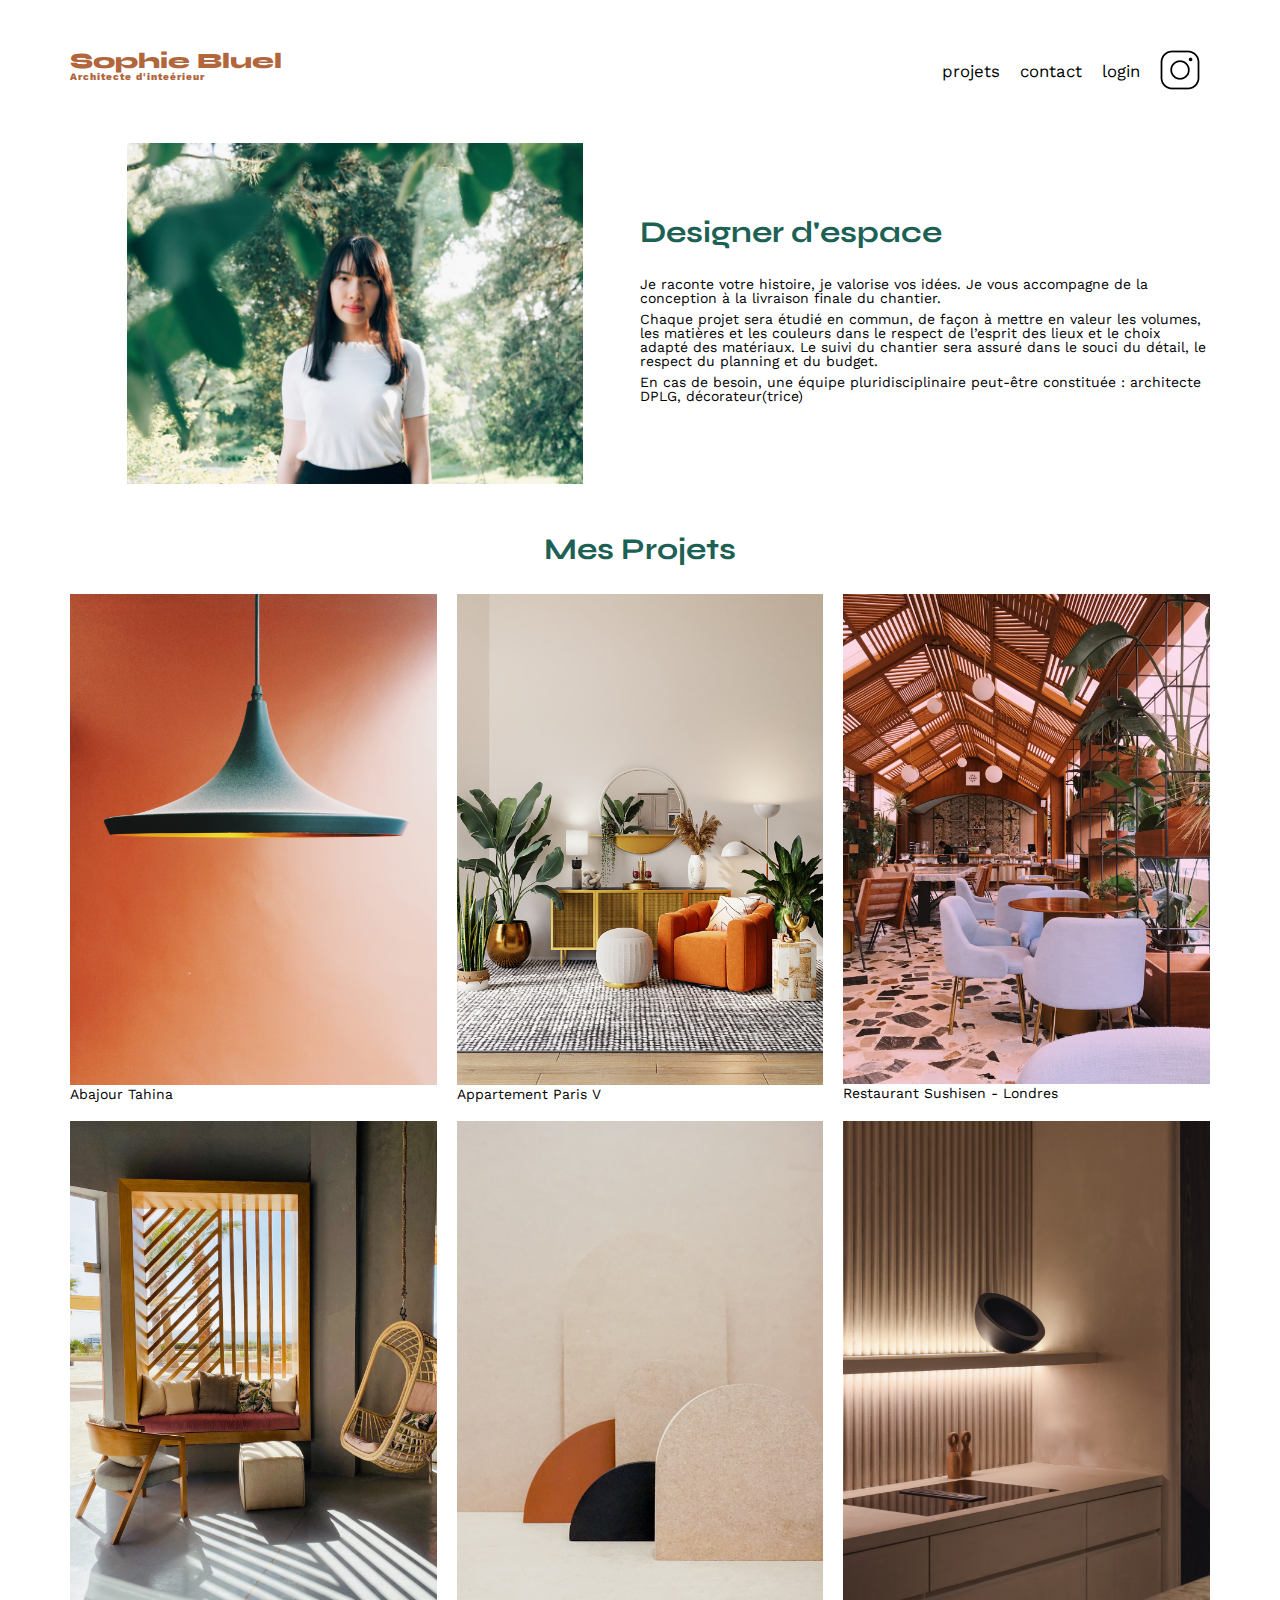
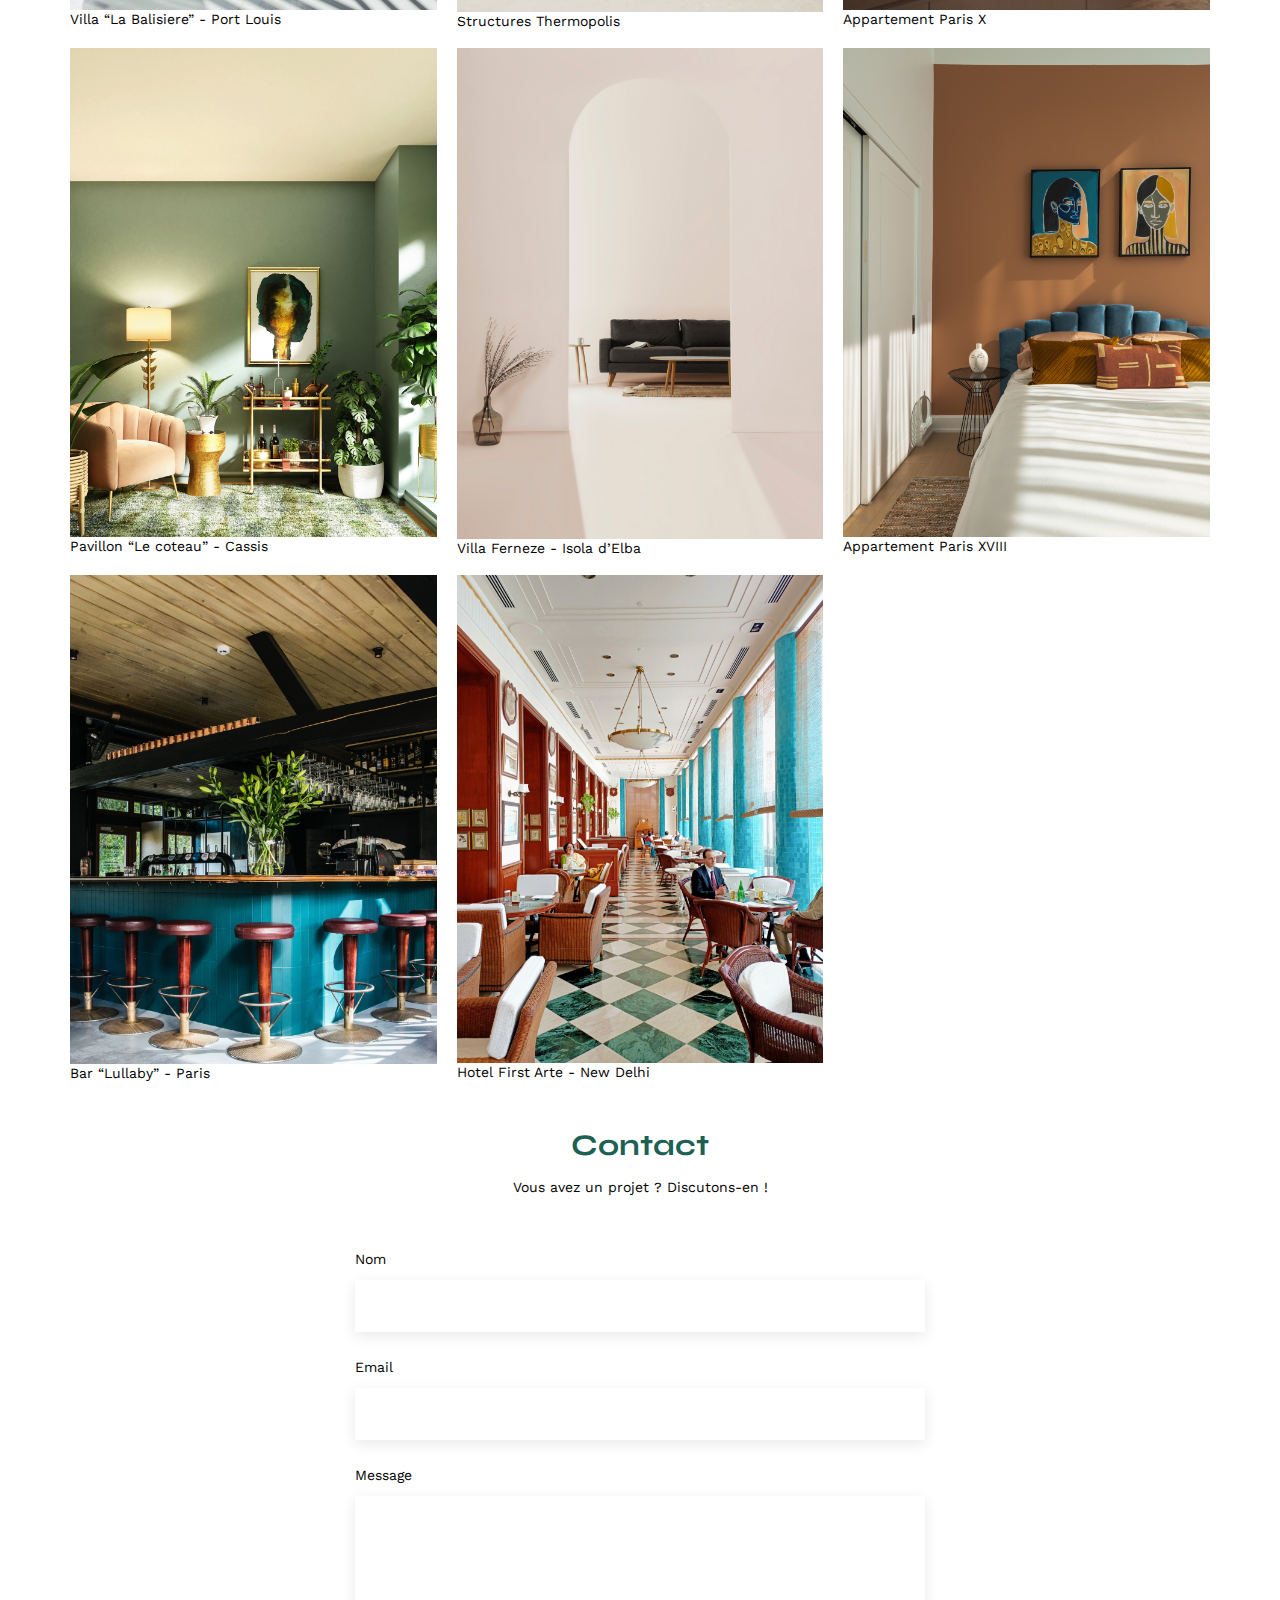
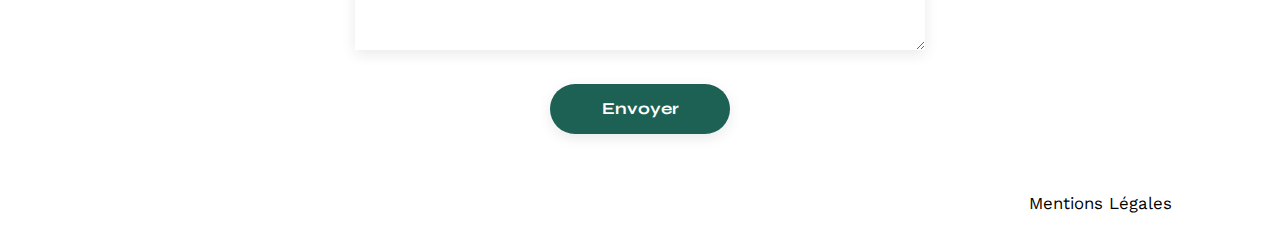
==== FrontEnd/index.html @ b5b50734 "first commit" ====
<!DOCTYPE html>
<html lang="fr">
    <head>
        <meta charset="UTF-8" />
        <title>Sophie Bluel - Architecte d'intérieur</title>
        <meta name="viewport" content="width=device-width, initial-scale=1.0" />
        <link rel="preconnect" href="https://fonts.googleapis.com" />
        <link rel="preconnect" href="https://fonts.gstatic.com" crossorigin />
        <link
            href="https://fonts.googleapis.com/css2?family=Syne:wght@700;800&family=Work+Sans&display=swap"
            rel="stylesheet"
        />
        <meta name="description" content="" />
        <link rel="stylesheet" href="./assets/style.css" />
    </head>
    <body>
        <header>
            <h1>Sophie Bluel <span>Architecte d'inteérieur</span></h1>
            <nav>
                <ul>
                    <li>projets</li>
                    <li>contact</li>
                    <li>login</li>
                    <li><img src="./assets/icons/instagram.png" alt="Instagram" /></li>
                </ul>
            </nav>
        </header>
        <main>
            <section id="introduction">
                <figure>
                    <img src="./assets/images/sophie-bluel.png" alt="" />
                </figure>
                <article>
                    <h2>Designer d'espace</h2>
                    <p>
                        Je raconte votre histoire, je valorise vos idées. Je vous accompagne de la conception
                        à la livraison finale du chantier.
                    </p>
                    <p>
                        Chaque projet sera étudié en commun, de façon à mettre en valeur les volumes, les
                        matières et les couleurs dans le respect de l’esprit des lieux et le choix adapté des
                        matériaux. Le suivi du chantier sera assuré dans le souci du détail, le respect du
                        planning et du budget.
                    </p>
                    <p>
                        En cas de besoin, une équipe pluridisciplinaire peut-être constituée : architecte
                        DPLG, décorateur(trice)
                    </p>
                </article>
            </section>
            <section id="portfolio">
                <h2>Mes Projets</h2>
                <div class="gallery">
                    <figure>
                        <img src="assets/images/abajour-tahina.png" alt="Abajour Tahina" />
                        <figcaption>Abajour Tahina</figcaption>
                    </figure>
                    <figure>
                        <img src="assets/images/appartement-paris-v.png" alt="Appartement Paris V" />
                        <figcaption>Appartement Paris V</figcaption>
                    </figure>
                    <figure>
                        <img
                            src="assets/images/restaurant-sushisen-londres.png"
                            alt="Restaurant Sushisen - Londres"
                        />
                        <figcaption>Restaurant Sushisen - Londres</figcaption>
                    </figure>
                    <figure>
                        <img src="assets/images/la-balisiere.png" alt="Villa “La Balisiere” - Port Louis" />
                        <figcaption>Villa “La Balisiere” - Port Louis</figcaption>
                    </figure>
                    <figure>
                        <img src="assets/images/structures-thermopolis.png" alt="Structures Thermopolis" />
                        <figcaption>Structures Thermopolis</figcaption>
                    </figure>
                    <figure>
                        <img src="assets/images/appartement-paris-x.png" alt="Appartement Paris X" />
                        <figcaption>Appartement Paris X</figcaption>
                    </figure>
                    <figure>
                        <img src="assets/images/le-coteau-cassis.png" alt="Pavillon “Le coteau” - Cassis" />
                        <figcaption>Pavillon “Le coteau” - Cassis</figcaption>
                    </figure>
                    <figure>
                        <img src="assets/images/villa-ferneze.png" alt="Villa Ferneze - Isola d’Elba" />
                        <figcaption>Villa Ferneze - Isola d’Elba</figcaption>
                    </figure>
                    <figure>
                        <img src="assets/images/appartement-paris-xviii.png" alt="Appartement Paris XVIII" />
                        <figcaption>Appartement Paris XVIII</figcaption>
                    </figure>
                    <figure>
                        <img src="assets/images/bar-lullaby-paris.png" alt="Bar “Lullaby” - Paris" />
                        <figcaption>Bar “Lullaby” - Paris</figcaption>
                    </figure>
                    <figure>
                        <img
                            src="assets/images/hotel-first-arte-new-delhi.png"
                            alt="Hotel First Arte - New Delhi"
                        />
                        <figcaption>Hotel First Arte - New Delhi</figcaption>
                    </figure>
                </div>
            </section>
            <section id="contact">
                <h2>Contact</h2>
                <p>Vous avez un projet ? Discutons-en !</p>
                <form action="#" method="post">
                    <label for="name">Nom</label>
                    <input type="text" name="name" id="name" />
                    <label for="email">Email</label>
                    <input type="email" name="email" id="email" />
                    <label for="message">Message</label>
                    <textarea name="message" id="message" cols="30" rows="10"></textarea>
                    <input type="submit" value="Envoyer" />
                </form>
            </section>
        </main>

        <footer>
            <nav>
                <ul>
                    <li>Mentions Légales</li>
                </ul>
            </nav>
        </footer>
        <script src="assets/scripts/index.js"></script>
    </body>
</html>
---- FrontEnd/assets/style.css ----
/* http://meyerweb.com/eric/tools/css/reset/
   v2.0 | 20110126
   License: none (public domain)
*/

html, body, div, span, applet, object, iframe,
h1, h2, h3, h4, h5, h6, p, blockquote, pre,
a, abbr, acronym, address, big, cite, code,
del, dfn, em, img, ins, kbd, q, s, samp,
small, strike, strong, sub, sup, tt, var,
b, u, i, center,
dl, dt, dd, ol, ul, li,
fieldset, form, label, legend,
table, caption, tbody, tfoot, thead, tr, th, td,
article, aside, canvas, details, embed,
figure, figcaption, footer, header, hgroup,
menu, nav, output, ruby, section, summary,
time, mark, audio, video {
	margin: 0;
	padding: 0;
	border: 0;
	font-size: 100%;
	font: inherit;
	vertical-align: baseline;
}
/* HTML5 display-role reset for older browsers */
article, aside, details, figcaption, figure,
footer, header, hgroup, menu, nav, section {
	display: block;
}
body {
	line-height: 1;
}
ol, ul {
	list-style: none;
}
blockquote, q {
	quotes: none;
}
blockquote:before, blockquote:after,
q:before, q:after {
	content: '';
	content: none;
}
table {
	border-collapse: collapse;
	border-spacing: 0;
}
/** end reset css**/
body {
	max-width: 1140px;
	margin:auto;
	font-family: 'Work Sans' ;
	font-size: 14px;
}
header {
	display: flex;
	justify-content: space-between;
	margin: 50px 0
}
section {
	margin: 50px 0
}

h1{
	display: flex;
	flex-direction: column;
	font-family: 'Syne';
	font-size: 22px;
	font-weight: 800;
	color: #B1663C
}

h1 > span {
	font-family: 'Work Sans';
	font-size:10px;
	letter-spacing: 0.1em;
;
}

h2{
	font-family: 'Syne';
	font-weight: 700;
	font-size: 30px;
	color: #1D6154
}
nav ul {
	display: flex;
	align-items: center;
	list-style-type: none;

}
nav li {
	padding: 0 10px;
	font-size: 1.2em;
}

li:hover {
	color: #B1663C;
}
#introduction {
	display: flex;
	align-items: center;
}
#introduction figure {
	flex: 1
}
#introduction img {
	display: block;
	margin: auto;
	width: 80%;
}

#introduction article {
	flex: 1
}
#introduction h2 {
	margin-bottom: 1em;
}

#introduction p {
	margin-bottom: 0.5em;
}
#portfolio h2 {
	text-align: center;
	margin-bottom: 1em;
}
.gallery {
	width: 100%;
	display: grid;
	grid-template-columns: 1fr 1fr 1fr;
	grid-column-gap: 20px;
	grid-row-gap: 20px;
}

.gallery img {
	width: 100%;

}
#contact {
	width: 50%;
margin: auto;
}
#contact > * {
	text-align: center;

}
#contact h2{
	margin-bottom: 20px;
}
#contact form {
	text-align: left;
	margin-top:30px;
	display: flex;
	flex-direction: column;
}

#contact input {
	height: 50px;
	font-size: 1.2em;
	border: none;
	box-shadow: 0px 4px 14px rgba(0, 0, 0, 0.09);
}
#contact label {
	margin: 2em 0 1em 0;
}
#contact textarea {
	border: none;
	box-shadow: 0px 4px 14px rgba(0, 0, 0, 0.09);
}

input[type="submit"]{
	font-family: 'Syne';
	font-weight: 700;
	color: white;
	background-color: #1D6154;
	margin : 2em auto ;
	width: 180px;
	text-align: center;
	border-radius: 60px ;
}

footer nav ul {
	display: flex;
	justify-content: flex-end;
	margin: 2em
}
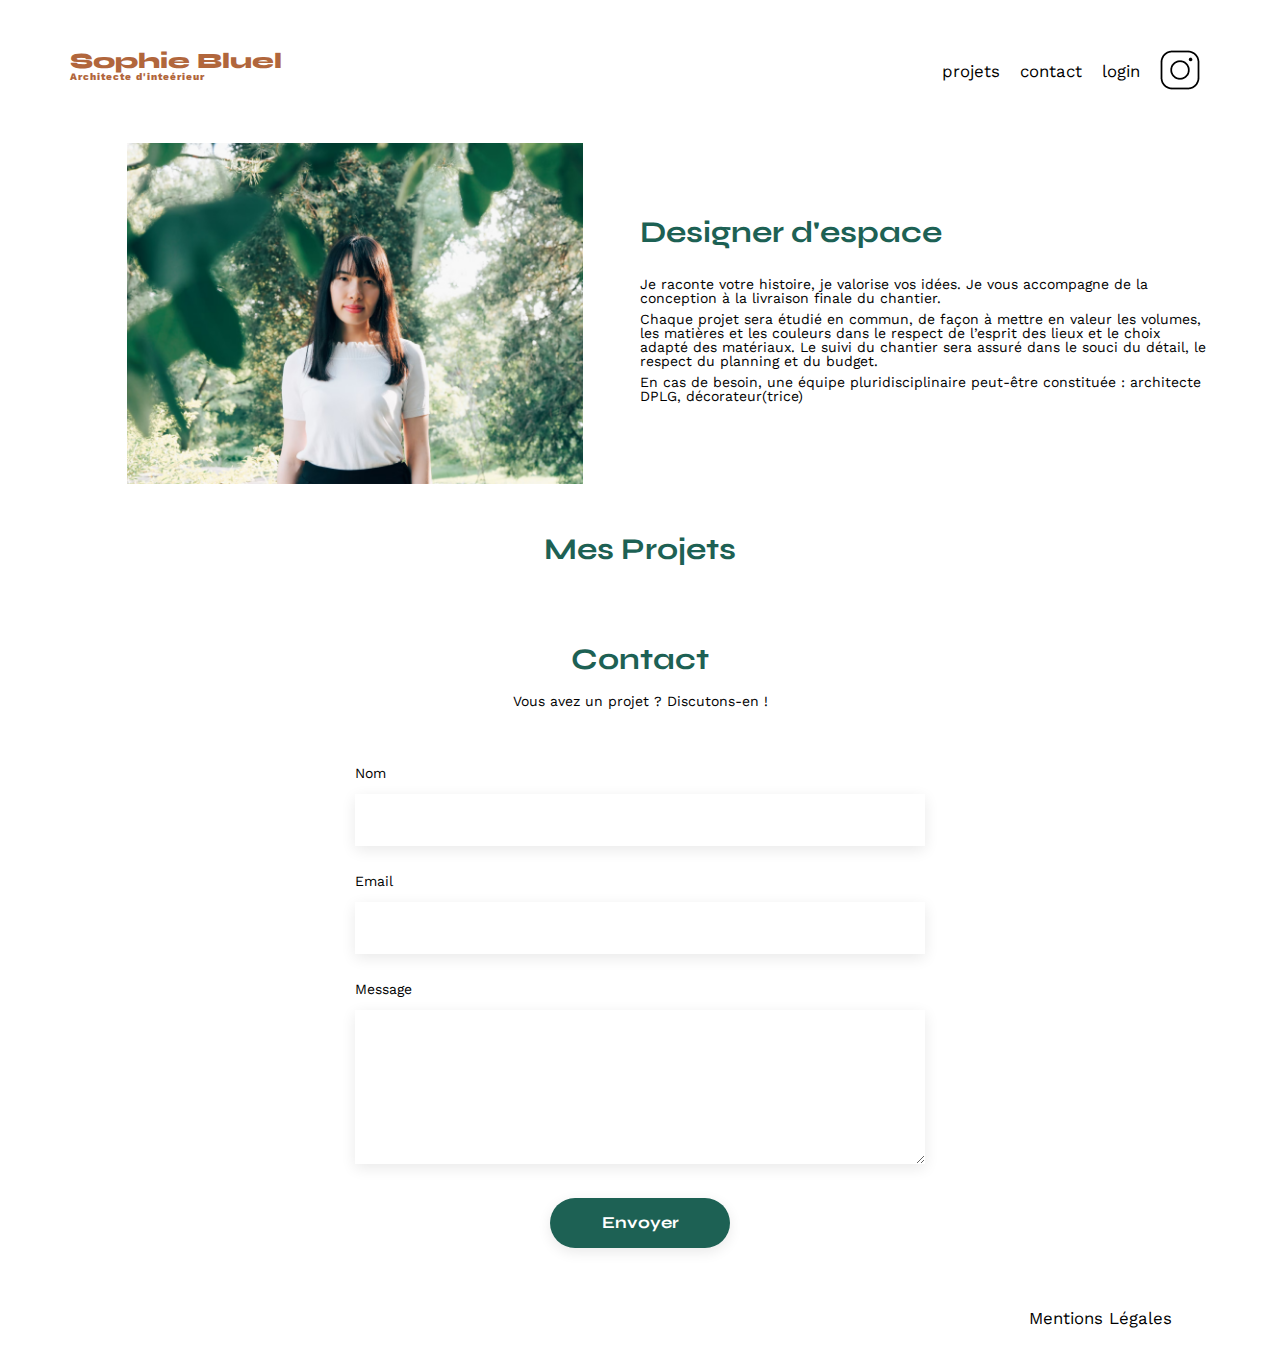
==== commit 9b652d00: "get all gallery image" ====
--- a/FrontEnd/index.html
+++ b/FrontEnd/index.html
@@ -50,58 +50,7 @@
             </section>
             <section id="portfolio">
                 <h2>Mes Projets</h2>
-                <div class="gallery">
-                    <figure>
-                        <img src="assets/images/abajour-tahina.png" alt="Abajour Tahina" />
-                        <figcaption>Abajour Tahina</figcaption>
-                    </figure>
-                    <figure>
-                        <img src="assets/images/appartement-paris-v.png" alt="Appartement Paris V" />
-                        <figcaption>Appartement Paris V</figcaption>
-                    </figure>
-                    <figure>
-                        <img
-                            src="assets/images/restaurant-sushisen-londres.png"
-                            alt="Restaurant Sushisen - Londres"
-                        />
-                        <figcaption>Restaurant Sushisen - Londres</figcaption>
-                    </figure>
-                    <figure>
-                        <img src="assets/images/la-balisiere.png" alt="Villa “La Balisiere” - Port Louis" />
-                        <figcaption>Villa “La Balisiere” - Port Louis</figcaption>
-                    </figure>
-                    <figure>
-                        <img src="assets/images/structures-thermopolis.png" alt="Structures Thermopolis" />
-                        <figcaption>Structures Thermopolis</figcaption>
-                    </figure>
-                    <figure>
-                        <img src="assets/images/appartement-paris-x.png" alt="Appartement Paris X" />
-                        <figcaption>Appartement Paris X</figcaption>
-                    </figure>
-                    <figure>
-                        <img src="assets/images/le-coteau-cassis.png" alt="Pavillon “Le coteau” - Cassis" />
-                        <figcaption>Pavillon “Le coteau” - Cassis</figcaption>
-                    </figure>
-                    <figure>
-                        <img src="assets/images/villa-ferneze.png" alt="Villa Ferneze - Isola d’Elba" />
-                        <figcaption>Villa Ferneze - Isola d’Elba</figcaption>
-                    </figure>
-                    <figure>
-                        <img src="assets/images/appartement-paris-xviii.png" alt="Appartement Paris XVIII" />
-                        <figcaption>Appartement Paris XVIII</figcaption>
-                    </figure>
-                    <figure>
-                        <img src="assets/images/bar-lullaby-paris.png" alt="Bar “Lullaby” - Paris" />
-                        <figcaption>Bar “Lullaby” - Paris</figcaption>
-                    </figure>
-                    <figure>
-                        <img
-                            src="assets/images/hotel-first-arte-new-delhi.png"
-                            alt="Hotel First Arte - New Delhi"
-                        />
-                        <figcaption>Hotel First Arte - New Delhi</figcaption>
-                    </figure>
-                </div>
+                <div class="gallery" id="gallery"></div>
             </section>
             <section id="contact">
                 <h2>Contact</h2>
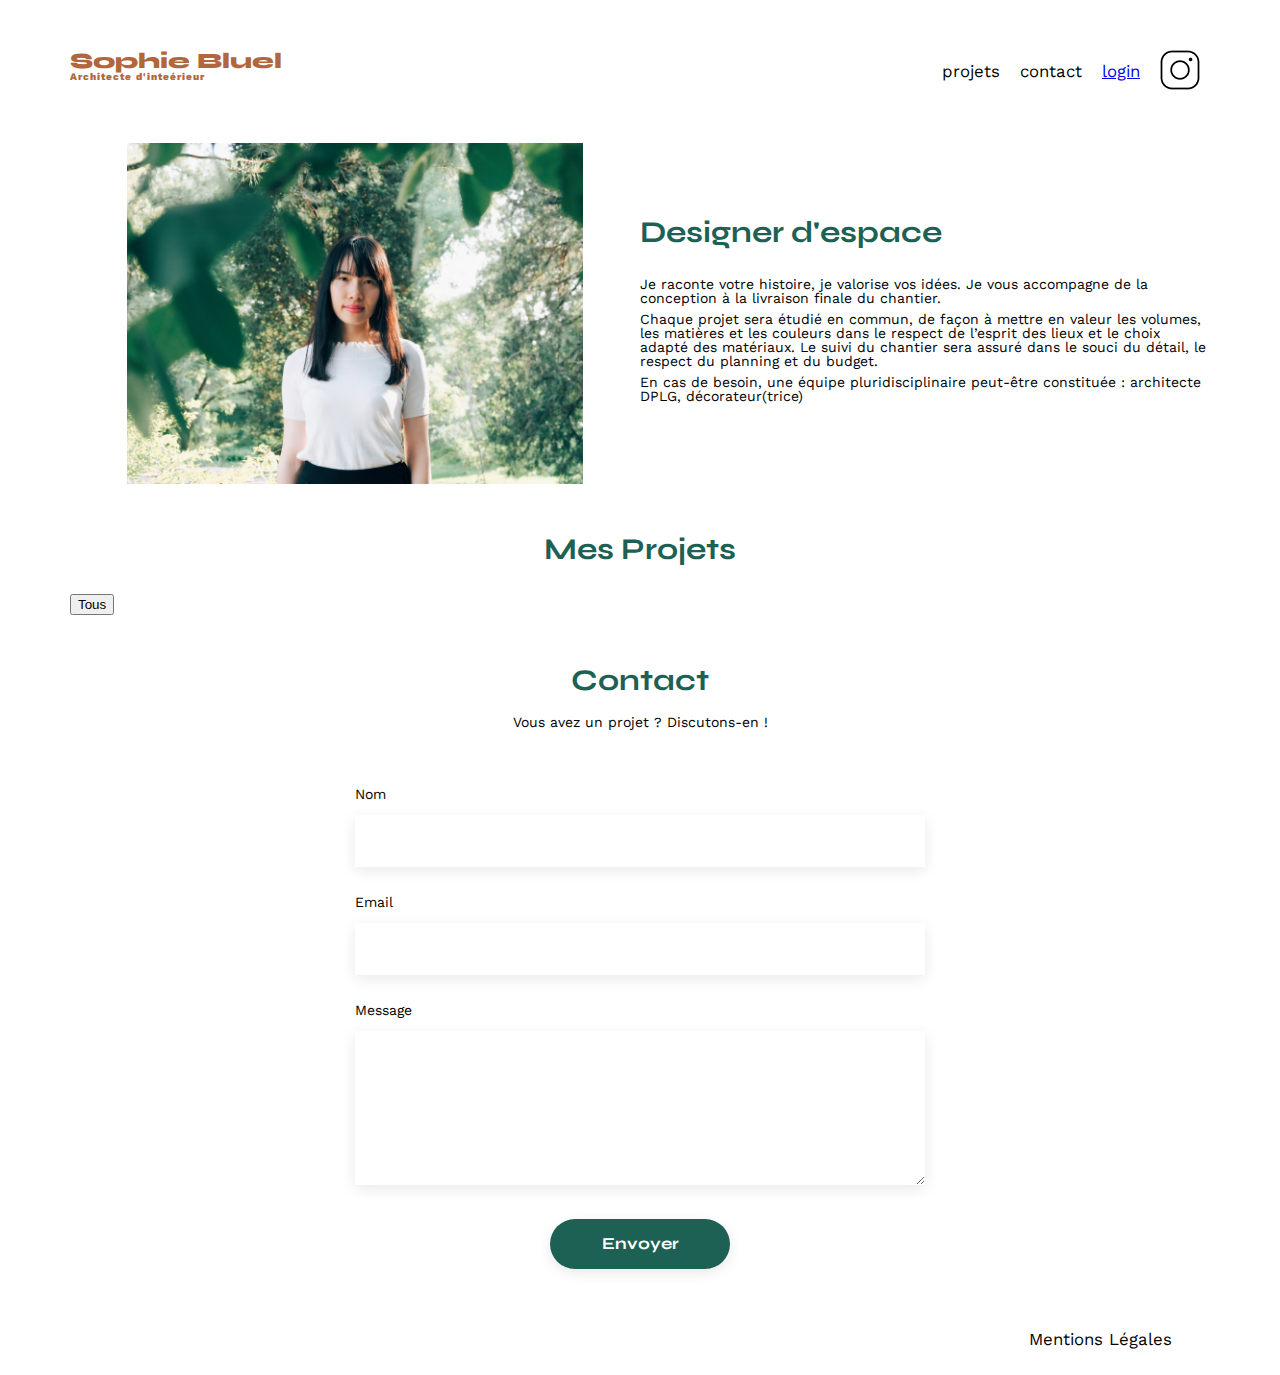
==== commit 417a6dd3: "add modale image" ====
--- a/FrontEnd/index.html
+++ b/FrontEnd/index.html
@@ -10,17 +10,25 @@
             href="https://fonts.googleapis.com/css2?family=Syne:wght@700;800&family=Work+Sans&display=swap"
             rel="stylesheet"
         />
+        <link
+            rel="stylesheet"
+            href="https://cdnjs.cloudflare.com/ajax/libs/font-awesome/6.2.1/css/all.min.css"
+            integrity="sha512-MV7K8+y+gLIBoVD59lQIYicR65iaqukzvf/nwasF0nqhPay5w/9lJmVM2hMDcnK1OnMGCdVK+iQrJ7lzPJQd1w=="
+            crossorigin="anonymous"
+            referrerpolicy="no-referrer"
+        />
         <meta name="description" content="" />
         <link rel="stylesheet" href="./assets/style.css" />
     </head>
     <body>
+        <section id="modale-container"></section>
         <header>
             <h1>Sophie Bluel <span>Architecte d'inteérieur</span></h1>
             <nav>
                 <ul>
                     <li>projets</li>
                     <li>contact</li>
-                    <li>login</li>
+                    <a href="/FrontEnd/login.html"><li>login</li></a>
                     <li><img src="./assets/icons/instagram.png" alt="Instagram" /></li>
                 </ul>
             </nav>
@@ -49,7 +57,12 @@
                 </article>
             </section>
             <section id="portfolio">
-                <h2>Mes Projets</h2>
+                <div id="project-title">
+                    <h2>Mes Projets</h2>
+                </div>
+                <ul id="filter-list">
+                    <li><button class="filter-button">Tous</button></li>
+                </ul>
                 <div class="gallery" id="gallery"></div>
             </section>
             <section id="contact">
@@ -74,6 +87,8 @@
                 </ul>
             </nav>
         </footer>
+        <script src="assets/scripts/utils.js"></script>
+        <script src="assets/scripts/modale.js"></script>
         <script src="assets/scripts/index.js"></script>
     </body>
 </html>
--- a/FrontEnd/assets/style.css
+++ b/FrontEnd/assets/style.css
@@ -3,186 +3,365 @@
    License: none (public domain)
 */
 
-html, body, div, span, applet, object, iframe,
-h1, h2, h3, h4, h5, h6, p, blockquote, pre,
-a, abbr, acronym, address, big, cite, code,
-del, dfn, em, img, ins, kbd, q, s, samp,
-small, strike, strong, sub, sup, tt, var,
-b, u, i, center,
-dl, dt, dd, ol, ul, li,
-fieldset, form, label, legend,
-table, caption, tbody, tfoot, thead, tr, th, td,
-article, aside, canvas, details, embed,
-figure, figcaption, footer, header, hgroup,
-menu, nav, output, ruby, section, summary,
-time, mark, audio, video {
-	margin: 0;
-	padding: 0;
-	border: 0;
-	font-size: 100%;
-	font: inherit;
-	vertical-align: baseline;
+html,
+body,
+div,
+span,
+applet,
+object,
+iframe,
+h1,
+h2,
+h3,
+h4,
+h5,
+h6,
+p,
+blockquote,
+pre,
+a,
+abbr,
+acronym,
+address,
+big,
+cite,
+code,
+del,
+dfn,
+em,
+img,
+ins,
+kbd,
+q,
+s,
+samp,
+small,
+strike,
+strong,
+sub,
+sup,
+tt,
+var,
+b,
+u,
+i,
+center,
+dl,
+dt,
+dd,
+ol,
+ul,
+li,
+fieldset,
+form,
+label,
+legend,
+table,
+caption,
+tbody,
+tfoot,
+thead,
+tr,
+th,
+td,
+article,
+aside,
+canvas,
+details,
+embed,
+figure,
+figcaption,
+footer,
+header,
+hgroup,
+menu,
+nav,
+output,
+ruby,
+section,
+summary,
+time,
+mark,
+audio,
+video {
+    margin: 0;
+    padding: 0;
+    border: 0;
+    font-size: 100%;
+    font: inherit;
+    vertical-align: baseline;
 }
 /* HTML5 display-role reset for older browsers */
-article, aside, details, figcaption, figure,
-footer, header, hgroup, menu, nav, section {
-	display: block;
+article,
+aside,
+details,
+figcaption,
+figure,
+footer,
+header,
+hgroup,
+menu,
+nav,
+section {
+    display: block;
 }
 body {
-	line-height: 1;
-}
-ol, ul {
-	list-style: none;
-}
-blockquote, q {
-	quotes: none;
-}
-blockquote:before, blockquote:after,
-q:before, q:after {
-	content: '';
-	content: none;
+    line-height: 1;
+}
+ol,
+ul {
+    list-style: none;
+}
+blockquote,
+q {
+    quotes: none;
+}
+blockquote:before,
+blockquote:after,
+q:before,
+q:after {
+    content: "";
+    content: none;
 }
 table {
-	border-collapse: collapse;
-	border-spacing: 0;
+    border-collapse: collapse;
+    border-spacing: 0;
 }
 /** end reset css**/
 body {
-	max-width: 1140px;
-	margin:auto;
-	font-family: 'Work Sans' ;
-	font-size: 14px;
+    max-width: 1140px;
+    margin: auto;
+    font-family: "Work Sans";
+    font-size: 14px;
 }
 header {
-	display: flex;
-	justify-content: space-between;
-	margin: 50px 0
+    display: flex;
+    justify-content: space-between;
+    margin: 50px 0;
 }
 section {
-	margin: 50px 0
-}
-
-h1{
-	display: flex;
-	flex-direction: column;
-	font-family: 'Syne';
-	font-size: 22px;
-	font-weight: 800;
-	color: #B1663C
+    margin: 50px 0;
+}
+
+h1 {
+    display: flex;
+    flex-direction: column;
+    font-family: "Syne";
+    font-size: 22px;
+    font-weight: 800;
+    color: #b1663c;
 }
 
 h1 > span {
-	font-family: 'Work Sans';
-	font-size:10px;
-	letter-spacing: 0.1em;
-;
-}
-
-h2{
-	font-family: 'Syne';
-	font-weight: 700;
-	font-size: 30px;
-	color: #1D6154
+    font-family: "Work Sans";
+    font-size: 10px;
+    letter-spacing: 0.1em;
+}
+
+h2 {
+    font-family: "Syne";
+    font-weight: 700;
+    font-size: 30px;
+    color: #1d6154;
 }
 nav ul {
-	display: flex;
-	align-items: center;
-	list-style-type: none;
-
+    display: flex;
+    align-items: center;
+    list-style-type: none;
 }
 nav li {
-	padding: 0 10px;
-	font-size: 1.2em;
+    padding: 0 10px;
+    font-size: 1.2em;
 }
 
 li:hover {
-	color: #B1663C;
+    color: #b1663c;
 }
 #introduction {
-	display: flex;
-	align-items: center;
+    display: flex;
+    align-items: center;
 }
 #introduction figure {
-	flex: 1
+    flex: 1;
 }
 #introduction img {
-	display: block;
-	margin: auto;
-	width: 80%;
+    display: block;
+    margin: auto;
+    width: 80%;
 }
 
 #introduction article {
-	flex: 1
+    flex: 1;
 }
 #introduction h2 {
-	margin-bottom: 1em;
+    margin-bottom: 1em;
 }
 
 #introduction p {
-	margin-bottom: 0.5em;
+    margin-bottom: 0.5em;
 }
 #portfolio h2 {
-	text-align: center;
-	margin-bottom: 1em;
+    text-align: center;
+    margin-bottom: 1em;
 }
 .gallery {
-	width: 100%;
-	display: grid;
-	grid-template-columns: 1fr 1fr 1fr;
-	grid-column-gap: 20px;
-	grid-row-gap: 20px;
+    width: 100%;
+    display: grid;
+    grid-template-columns: 1fr 1fr 1fr;
+    grid-column-gap: 20px;
+    grid-row-gap: 20px;
 }
 
 .gallery img {
-	width: 100%;
-
+    width: 100%;
 }
 #contact {
-	width: 50%;
-margin: auto;
+    width: 50%;
+    margin: auto;
 }
 #contact > * {
-	text-align: center;
-
-}
-#contact h2{
-	margin-bottom: 20px;
+    text-align: center;
+}
+#contact h2 {
+    margin-bottom: 20px;
 }
 #contact form {
-	text-align: left;
-	margin-top:30px;
-	display: flex;
-	flex-direction: column;
+    text-align: left;
+    margin-top: 30px;
+    display: flex;
+    flex-direction: column;
 }
 
 #contact input {
-	height: 50px;
-	font-size: 1.2em;
-	border: none;
-	box-shadow: 0px 4px 14px rgba(0, 0, 0, 0.09);
+    height: 50px;
+    font-size: 1.2em;
+    border: none;
+    box-shadow: 0px 4px 14px rgba(0, 0, 0, 0.09);
 }
 #contact label {
-	margin: 2em 0 1em 0;
+    margin: 2em 0 1em 0;
 }
 #contact textarea {
-	border: none;
-	box-shadow: 0px 4px 14px rgba(0, 0, 0, 0.09);
-}
-
-input[type="submit"]{
-	font-family: 'Syne';
-	font-weight: 700;
-	color: white;
-	background-color: #1D6154;
-	margin : 2em auto ;
-	width: 180px;
-	text-align: center;
-	border-radius: 60px ;
+    border: none;
+    box-shadow: 0px 4px 14px rgba(0, 0, 0, 0.09);
+}
+
+input[type="submit"] {
+    font-family: "Syne";
+    font-weight: 700;
+    color: white;
+    background-color: #1d6154;
+    margin: 2em auto;
+    width: 180px;
+    text-align: center;
+    border-radius: 60px;
 }
 
 footer nav ul {
-	display: flex;
-	justify-content: flex-end;
-	margin: 2em
-}
-
+    display: flex;
+    justify-content: flex-end;
+    margin: 2em;
+}
+
+.modale-background {
+    background-color: rgba(0, 0, 0, 0.3);
+    position: fixed;
+    top: 0;
+    left: 0;
+    width: 100%;
+    height: 100vh;
+    z-index: 5;
+    display: flex;
+    justify-content: center;
+    align-items: center;
+}
+
+.modale-white {
+    width: 630px;
+    height: 688px;
+    border-radius: 10px;
+    background: #fff;
+    display: flex;
+    flex-direction: column;
+}
+
+.modale-close {
+    align-self: flex-end;
+    border: none;
+    background: none;
+    cursor: pointer;
+    margin-right: 30px;
+    margin-top: 26px;
+    font-size: 24px;
+}
+
+.modale-title {
+    align-self: center;
+    font-family: Work Sans;
+    font-size: 26px;
+    font-style: normal;
+    font-weight: 400;
+    line-height: normal;
+    color: #000;
+    margin-top: 10px;
+    margin-bottom: 42px;
+}
+
+.modale-gallery {
+    display: flex;
+    flex-wrap: wrap;
+    gap: 6.4px;
+    margin-left: 105px;
+    margin-right: 105px;
+    border-bottom: 1px solid #b3b3b3;
+    padding-bottom: 30px;
+}
+
+.modale-gallery img {
+    width: 78.879px;
+    height: 105.34px;
+    margin-bottom: 25px;
+}
+
+.modale-gallery div {
+    position: relative;
+}
+
+.modale-trash {
+    width: 17px;
+    height: 17px;
+    display: flex;
+    justify-content: center;
+    align-items: center;
+    background: none;
+    border: none;
+    position: absolute;
+    top: 4px;
+    right: 4px;
+    background-color: black;
+    border-radius: 2px;
+    cursor: pointer;
+}
+
+.fa-trash-can {
+    color: white;
+    font-size: 10px;
+}
+
+.add-image {
+    align-self: center;
+    color: #fff;
+    text-align: center;
+    font-family: Syne;
+    font-size: 14px;
+    font-style: normal;
+    font-weight: 700;
+    line-height: normal;
+    border-radius: 60px;
+    background: #1d6154;
+    width: 237px;
+    height: 36px;
+    border: none;
+    margin-top: 38px;
+    cursor: pointer;
+}
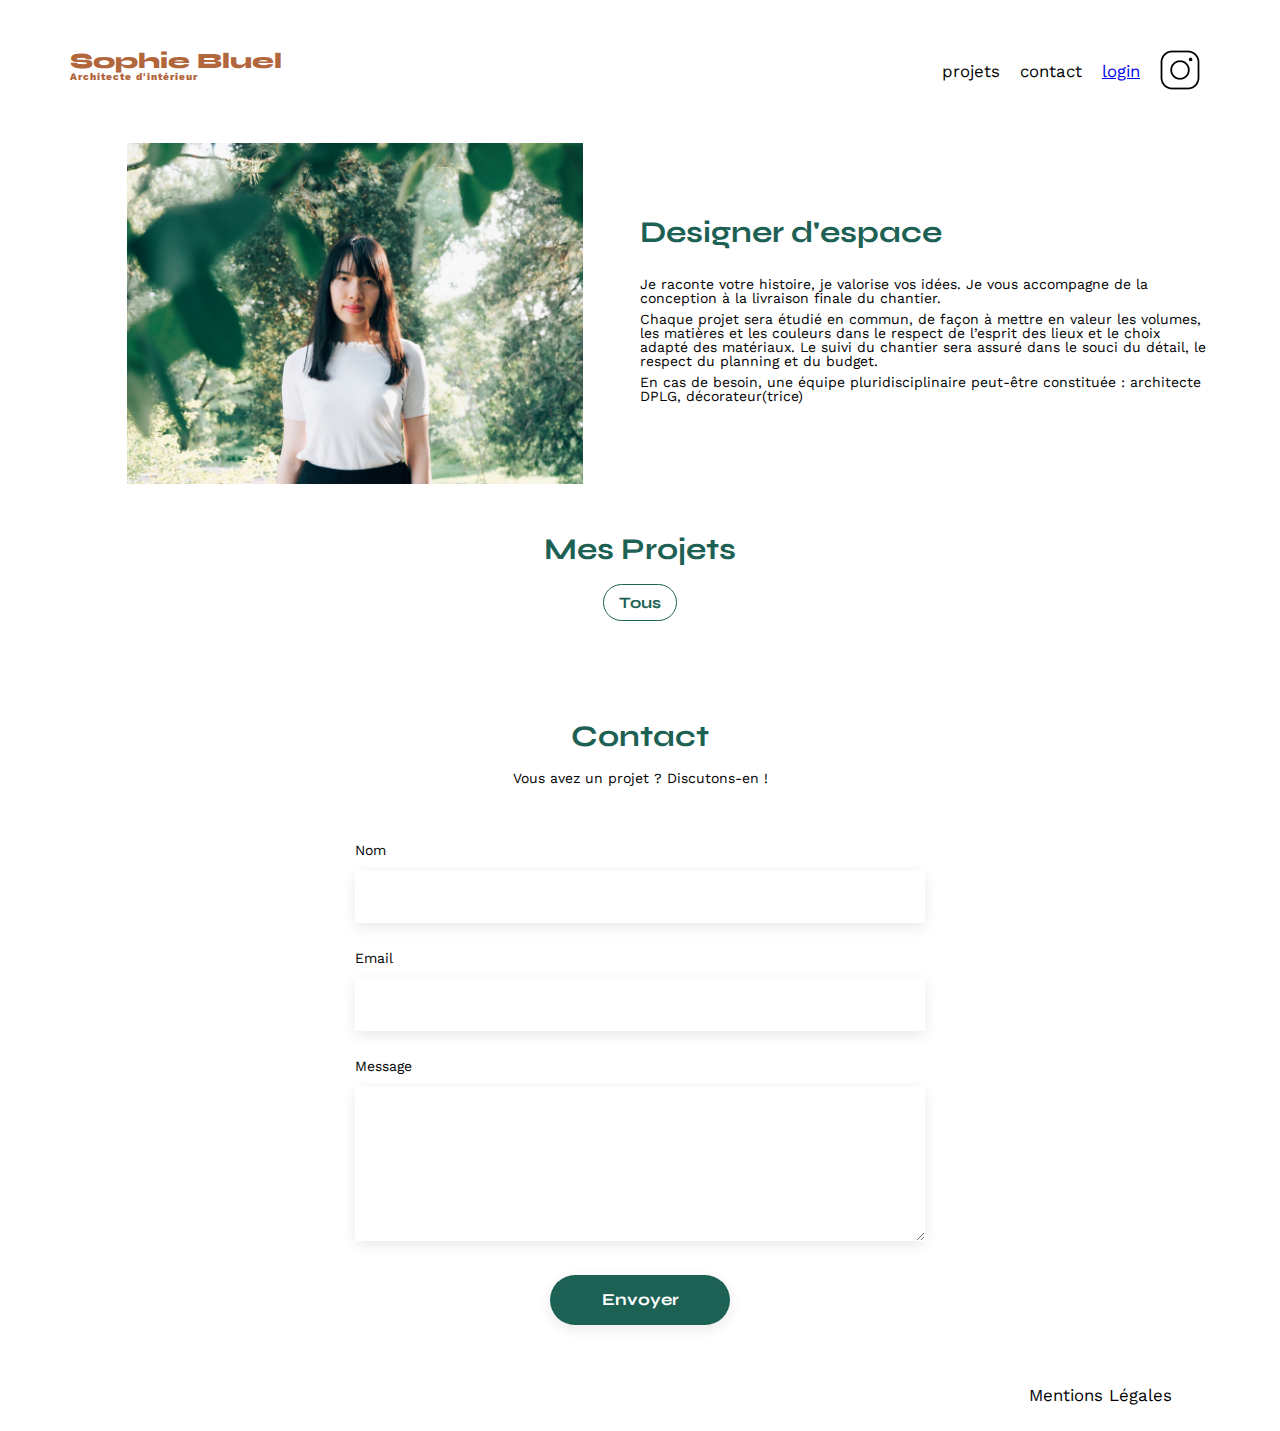
==== commit a57211c3: "add css modale page 2" ====
--- a/FrontEnd/index.html
+++ b/FrontEnd/index.html
@@ -23,12 +23,12 @@
     <body>
         <section id="modale-container"></section>
         <header>
-            <h1>Sophie Bluel <span>Architecte d'inteérieur</span></h1>
+            <h1>Sophie Bluel <span>Architecte d'intérieur</span></h1>
             <nav>
                 <ul>
                     <li>projets</li>
                     <li>contact</li>
-                    <a href="/FrontEnd/login.html"><li>login</li></a>
+                    <li><a href="/login.html" class="login">login</a></li>
                     <li><img src="./assets/icons/instagram.png" alt="Instagram" /></li>
                 </ul>
             </nav>
--- a/FrontEnd/assets/style.css
+++ b/FrontEnd/assets/style.css
@@ -202,7 +202,6 @@
 }
 #portfolio h2 {
     text-align: center;
-    margin-bottom: 1em;
 }
 .gallery {
     width: 100%;
@@ -261,6 +260,55 @@
     display: flex;
     justify-content: flex-end;
     margin: 2em;
+}
+
+#filter-list {
+    display: flex;
+    justify-content: center;
+    gap: 10px;
+    margin-bottom: 50px;
+}
+
+.filter-button {
+    height: 37px;
+    border-radius: 60px;
+    border: 1px solid #1d6154;
+    background-color: white;
+    color: #1d6154;
+    text-align: center;
+    font-family: Syne;
+    font-size: 16px;
+    font-style: normal;
+    font-weight: 700;
+    line-height: normal;
+    padding-left: 15px;
+    padding-right: 15px;
+}
+
+.filter-button:hover {
+    background: #1d6154;
+    color: white;
+    cursor: pointer;
+}
+
+#project-title {
+    display: flex;
+    justify-content: center;
+    margin-bottom: 20px;
+    gap: 31px;
+}
+
+.edit-button {
+    color: #000;
+    text-align: center;
+    font-family: Work Sans;
+    font-size: 14px;
+    font-style: normal;
+    font-weight: 400;
+    line-height: normal;
+    border: none;
+    background: none;
+    cursor: pointer;
 }
 
 .modale-background {
@@ -282,6 +330,12 @@
     border-radius: 10px;
     background: #fff;
     display: flex;
+    position: relative;
+    overflow: hidden;
+}
+
+.modale-page1 {
+    display: flex;
     flex-direction: column;
 }
 
@@ -365,3 +419,169 @@
     margin-top: 38px;
     cursor: pointer;
 }
+
+.modale-page2 {
+    display: flex;
+    flex-direction: column;
+    align-items: center;
+    width: 100%;
+    height: 100%;
+    position: absolute;
+    right: -100%;
+    top: 0px;
+    background-color: white;
+    z-index: 1;
+}
+
+.modale-slide-left {
+    animation: slideLeft 0.4s forwards;
+}
+
+@keyframes slideLeft {
+    0% {
+        right: -100%;
+    }
+    100% {
+        right: 0;
+    }
+}
+
+.modale-back {
+    position: absolute;
+    left: 15px;
+    top: 15px;
+    border: none;
+    background: none;
+}
+
+.modale-title2 {
+    color: #000;
+    text-align: center;
+    font-family: Work Sans;
+    font-size: 26px;
+    font-style: normal;
+    font-weight: 400;
+    line-height: normal;
+    margin-bottom: 36px;
+}
+
+.modale-page2__form {
+    display: flex;
+    flex-direction: column;
+}
+
+.modale-page2__icon {
+    font-size: 76px;
+    color: #b9c5cc;
+    margin-top: 13px;
+    margin-bottom: 6px;
+}
+
+.modale-page2__div-add-image {
+    display: flex;
+    flex-direction: column;
+    align-items: center;
+    background-color: #e8f1f6;
+    width: 420px;
+    height: 169px;
+}
+
+.modale-page2__file {
+    display: flex;
+    align-items: center;
+    justify-content: center;
+    width: 173px;
+    height: 36px;
+    border-radius: 50px;
+    background: #cbd6dc;
+    color: #306685;
+    text-align: center;
+    font-family: Work Sans;
+    font-size: 14px;
+    font-style: normal;
+    font-weight: 700;
+    line-height: normal;
+}
+
+.modale-page2__taille-image {
+    color: #444;
+    text-align: center;
+    font-family: Work Sans;
+    font-size: 10px;
+    font-style: normal;
+    font-weight: 400;
+    line-height: normal;
+    margin-top: 7px;
+}
+
+#file {
+    height: 0;
+}
+
+.form-field {
+    display: flex;
+    flex-direction: column;
+}
+
+.title-label {
+    color: #3d3d3d;
+    font-family: Work Sans;
+    font-size: 14px;
+    font-style: normal;
+    font-weight: 700;
+    line-height: normal;
+    margin-top: 36px;
+    margin-bottom: 10px;
+}
+
+.modale-page2__text-area {
+    width: 420px;
+    height: 51px;
+    background: #fff;
+    box-shadow: 0px 4px 14px 0px rgba(0, 0, 0, 0.09);
+    border: none;
+    outline: none;
+    color: #444;
+    font-family: Work Sans;
+    font-size: 14px;
+    font-style: normal;
+    font-weight: 400;
+    line-height: normal;
+    padding-left: 16px;
+}
+.modale-page2__select {
+    width: 420px;
+    height: 51px;
+    background: #fff;
+    box-shadow: 0px 4px 14px 0px rgba(0, 0, 0, 0.09);
+    border: none;
+    color: #444;
+    font-family: Work Sans;
+    font-size: 14px;
+    font-style: normal;
+    font-weight: 400;
+    line-height: normal;
+    padding-left: 16px;
+}
+
+.submit-button {
+    align-self: center;
+    width: 237px;
+    height: 36px;
+    border-radius: 60px;
+    background: #a7a7a7;
+    border: none;
+    color: white;
+    font-family: Syne;
+    font-size: 14px;
+    font-style: normal;
+    font-weight: 700;
+    line-height: normal;
+    margin-top: 32px;
+}
+
+.modale-page2__div-barre {
+    border-bottom: 1px solid #b3b3b3;
+    padding-bottom: 32px;
+    margin-top: 10px;
+}
